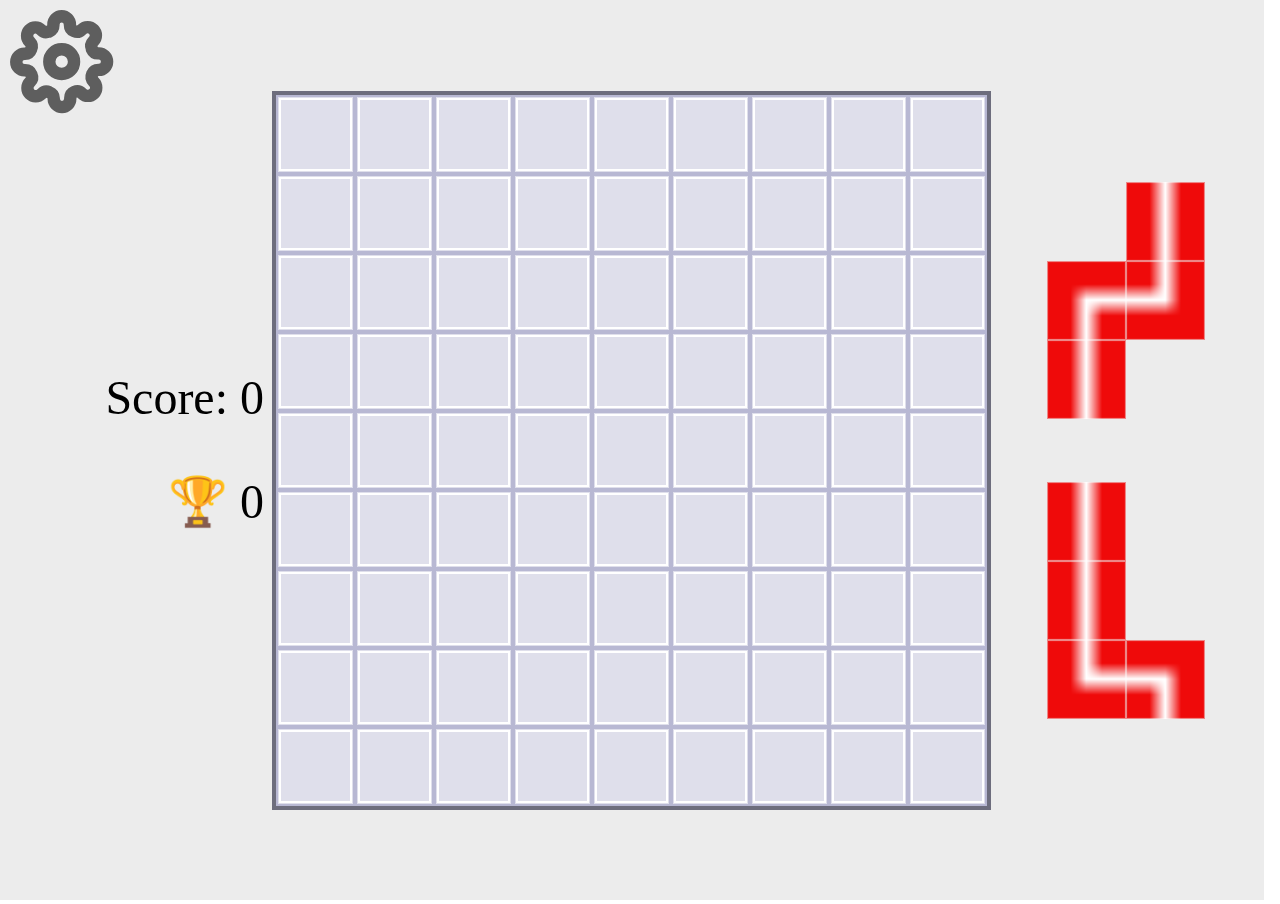
==== index.html @ 79d57ac3 "1" ====
<!DOCTYPE html>
<html lang="en">
  <head>
    <meta charset="UTF-8" />
    <link rel="icon" type="image/svg+xml" href="/vite.svg" />
    <meta name="viewport" content="width=device-width, initial-scale=1.0" />
    <link rel="manifest" href="/assets/manifest-DE6g9A5r.json" />
    <title>Vite + React + TS</title>
    <script type="module" crossorigin src="/assets/index-R4v1nTnp.js"></script>
    <link rel="stylesheet" crossorigin href="/assets/index-BP5Mu0-M.css">
  <link rel="manifest" href="/manifest.webmanifest"><script id="vite-plugin-pwa:register-sw" src="/registerSW.js"></script></head>
  <body>
    <div id="game-canvas-container" class="pb_game-container"></div>
    <div id="root"></div>
  </body>
</html>
---- assets/index-BP5Mu0-M.css ----
.pb_hud-open-menu-button{background:url("data:image/svg+xml,%3csvg%20xmlns='http://www.w3.org/2000/svg'%20width='36'%20height='36'%20viewBox='-1%20-1%2026%2026'%20fill='none'%20stroke='%23555555'%20stroke-width='3'%20stroke-linecap='round'%20stroke-linejoin='round'%20class='feather%20feather-settings'%3e%3ccircle%20cx='12'%20cy='12'%20r='3'%3e%3c/circle%3e%3cpath%20d='M19.4%2015a1.65%201.65%200%200%200%20.33%201.82l.06.06a2%202%200%200%201%200%202.83%202%202%200%200%201-2.83%200l-.06-.06a1.65%201.65%200%200%200-1.82-.33%201.65%201.65%200%200%200-1%201.51V21a2%202%200%200%201-2%202%202%202%200%200%201-2-2v-.09A1.65%201.65%200%200%200%209%2019.4a1.65%201.65%200%200%200-1.82.33l-.06.06a2%202%200%200%201-2.83%200%202%202%200%200%201%200-2.83l.06-.06a1.65%201.65%200%200%200%20.33-1.82%201.65%201.65%200%200%200-1.51-1H3a2%202%200%200%201-2-2%202%202%200%200%201%202-2h.09A1.65%201.65%200%200%200%204.6%209a1.65%201.65%200%200%200-.33-1.82l-.06-.06a2%202%200%200%201%200-2.83%202%202%200%200%201%202.83%200l.06.06a1.65%201.65%200%200%200%201.82.33H9a1.65%201.65%200%200%200%201-1.51V3a2%202%200%200%201%202-2%202%202%200%200%201%202%202v.09a1.65%201.65%200%200%200%201%201.51%201.65%201.65%200%200%200%201.82-.33l.06-.06a2%202%200%200%201%202.83%200%202%202%200%200%201%200%202.83l-.06.06a1.65%201.65%200%200%200-.33%201.82V9a1.65%201.65%200%200%200%201.51%201H21a2%202%200%200%201%202%202%202%202%200%200%201-2%202h-.09a1.65%201.65%200%200%200-1.51%201z'%3e%3c/path%3e%3c/svg%3e") no-repeat;background-size:cover;width:8em;height:8em;align-self:flex-start;justify-self:start;border:none;filter:brightness(110%)}.pb_game-menu{background-color:#7fffd4;display:flex;flex-direction:column;align-self:center;border-radius:2em}.pb_close-button{background:url("data:image/svg+xml,%3csvg%20xmlns='http://www.w3.org/2000/svg'%20width='24'%20height='24'%20viewBox='0%200%2024%2024'%20fill='none'%20stroke='%23555555'%20stroke-width='2'%20stroke-linecap='round'%20stroke-linejoin='round'%20class='feather%20feather-x-circle'%3e%3ccircle%20cx='12'%20cy='12'%20r='10'%3e%3c/circle%3e%3cline%20x1='15'%20y1='9'%20x2='9'%20y2='15'%3e%3c/line%3e%3cline%20x1='9'%20y1='9'%20x2='15'%20y2='15'%3e%3c/line%3e%3c/svg%3e") no-repeat;background-size:cover;width:5em;height:5em;border:none;filter:brightness(120%);align-self:flex-end}.pb_game-menu-content{padding:0 3em 3em;display:flex;flex-direction:column}.pb_text-button{font-size:3em;width:-webkit-fill-available;margin:.2em;border-radius:2em;padding:.2em 1em;border-width:.2em;border-color:0}.pb_button{pointer-events:all;cursor:pointer;-webkit-user-select:none;user-select:none;-webkit-tap-highlight-color:transparent}.pb_button:hover{filter:brightness(90%)}.pb_button:active{filter:brightness(80%)}.pb_button:focus{outline:none;box-shadow:none}.pb_game-container{width:100%;height:100%;position:absolute;left:0;top:0}.pb_game-ui{position:absolute;width:100%;height:100%;pointer-events:none;font-family:-apple-system,BlinkMacSystemFont,Segoe UI,Roboto,Oxygen,Ubuntu,Cantarell,Fira Sans,Droid Sans,Helvetica Neue,sans-serif}.pb_game-hud{width:100%;height:100%}.pb_game-hud-score-section{position:absolute;top:0;display:flex;justify-content:center;align-content:center;align-items:flex-end;flex-direction:row;height:19%;width:100%}@media (orientation: landscape){.pb_game-hud-score-section{flex-direction:column;height:100%;width:20%}}.pb_hud-score,.pb_hud-high-score{text-align:center;font-size:3em}.pb_hud-score-pad{width:3em;height:3em}.pb_overlay{width:100%;height:100%;background-color:#000d;position:absolute;top:0;z-index:1;display:flex;align-content:center;justify-content:center;pointer-events:all}
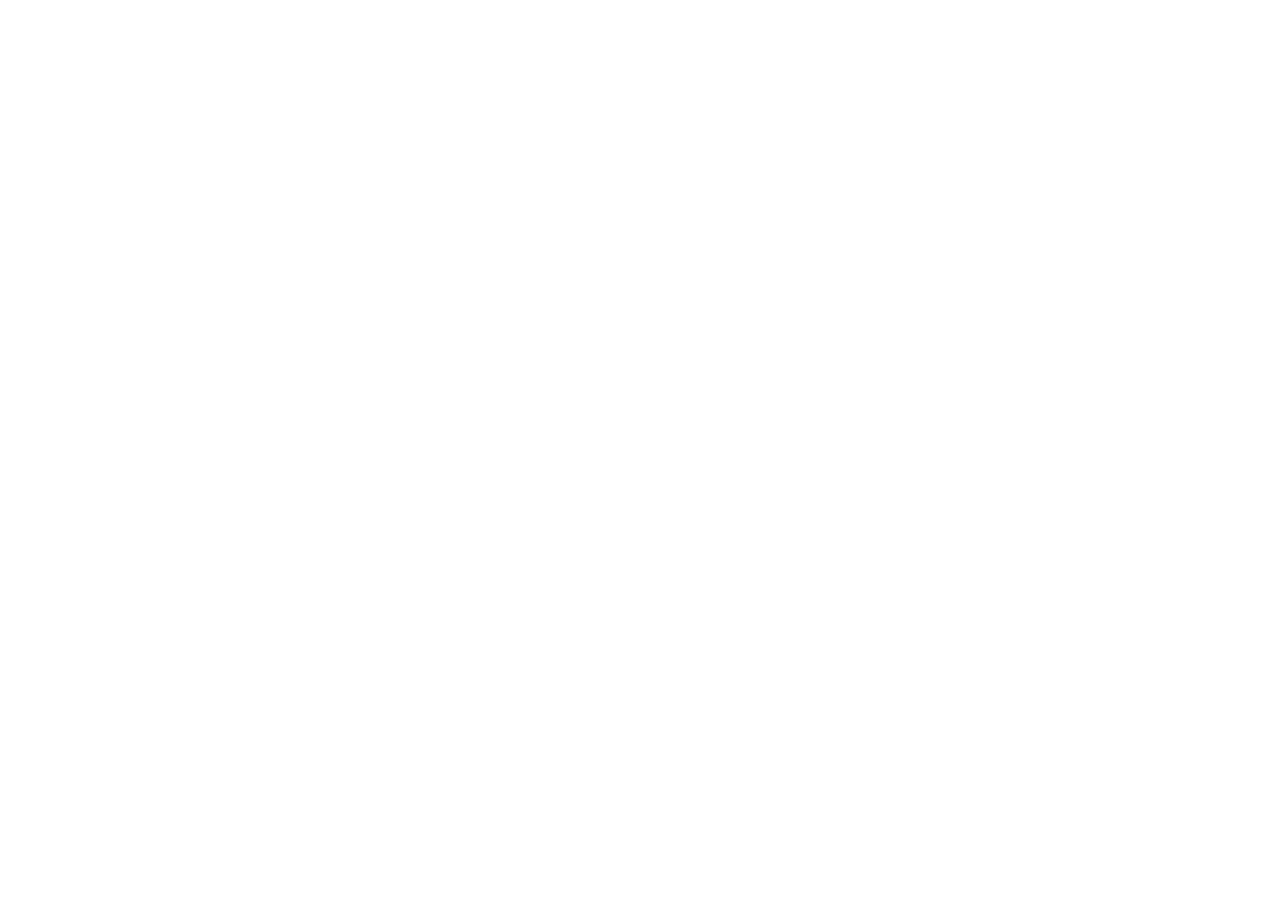
==== commit f4b2e649: "1" ====
--- a/index.html
+++ b/index.html
@@ -2,13 +2,13 @@
 <html lang="en">
   <head>
     <meta charset="UTF-8" />
-    <link rel="icon" type="image/svg+xml" href="/vite.svg" />
+    <link rel="icon" type="image/svg+xml" href="/path-blocks-public/vite.svg" />
     <meta name="viewport" content="width=device-width, initial-scale=1.0" />
-    <link rel="manifest" href="/assets/manifest-DE6g9A5r.json" />
+    <link rel="manifest" href="/path-blocks-public/assets/manifest-DE6g9A5r.json" />
     <title>Vite + React + TS</title>
-    <script type="module" crossorigin src="/assets/index-R4v1nTnp.js"></script>
-    <link rel="stylesheet" crossorigin href="/assets/index-BP5Mu0-M.css">
-  <link rel="manifest" href="/manifest.webmanifest"><script id="vite-plugin-pwa:register-sw" src="/registerSW.js"></script></head>
+    <script type="module" crossorigin src="/path-blocks-public/assets/index-R4v1nTnp.js"></script>
+    <link rel="stylesheet" crossorigin href="/path-blocks-public/assets/index-BP5Mu0-M.css">
+  <link rel="manifest" href="/path-blocks-public/manifest.webmanifest"><script id="vite-plugin-pwa:register-sw" src="/path-blocks-public/registerSW.js"></script></head>
   <body>
     <div id="game-canvas-container" class="pb_game-container"></div>
     <div id="root"></div>
